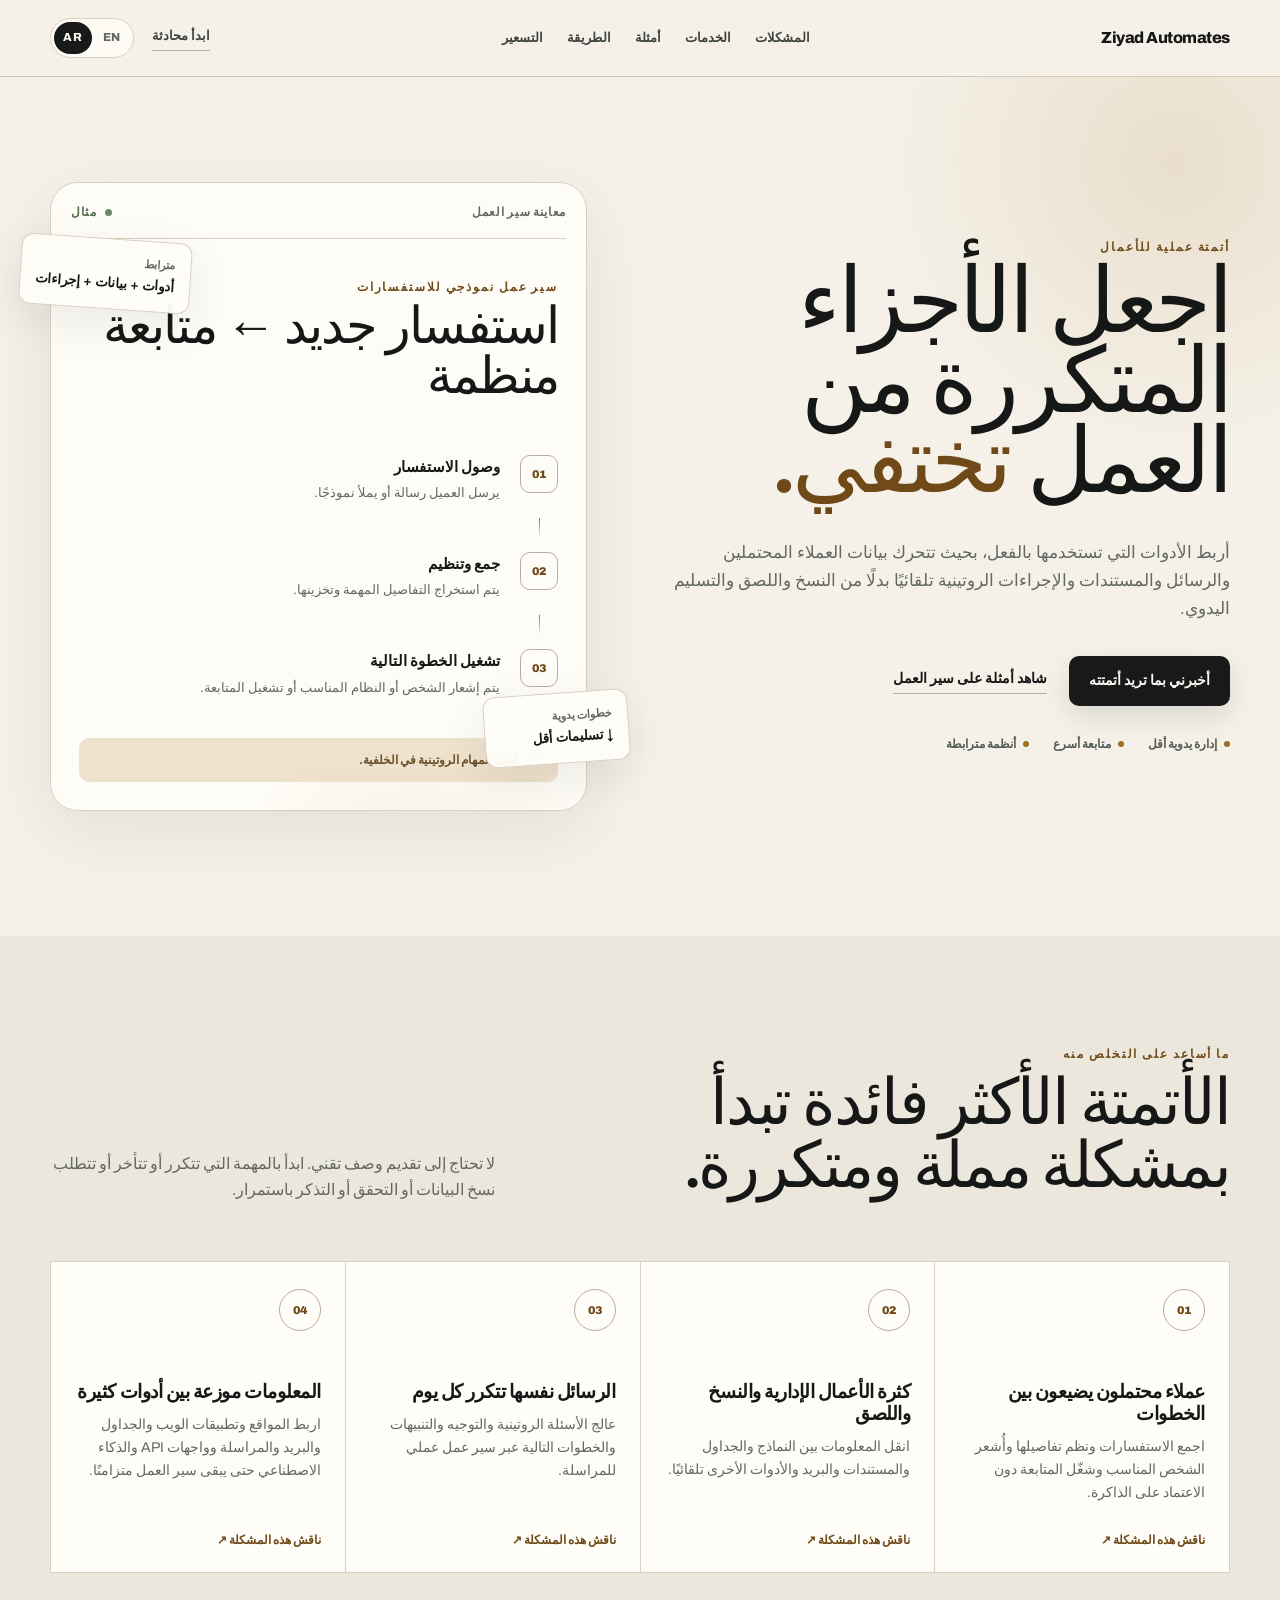
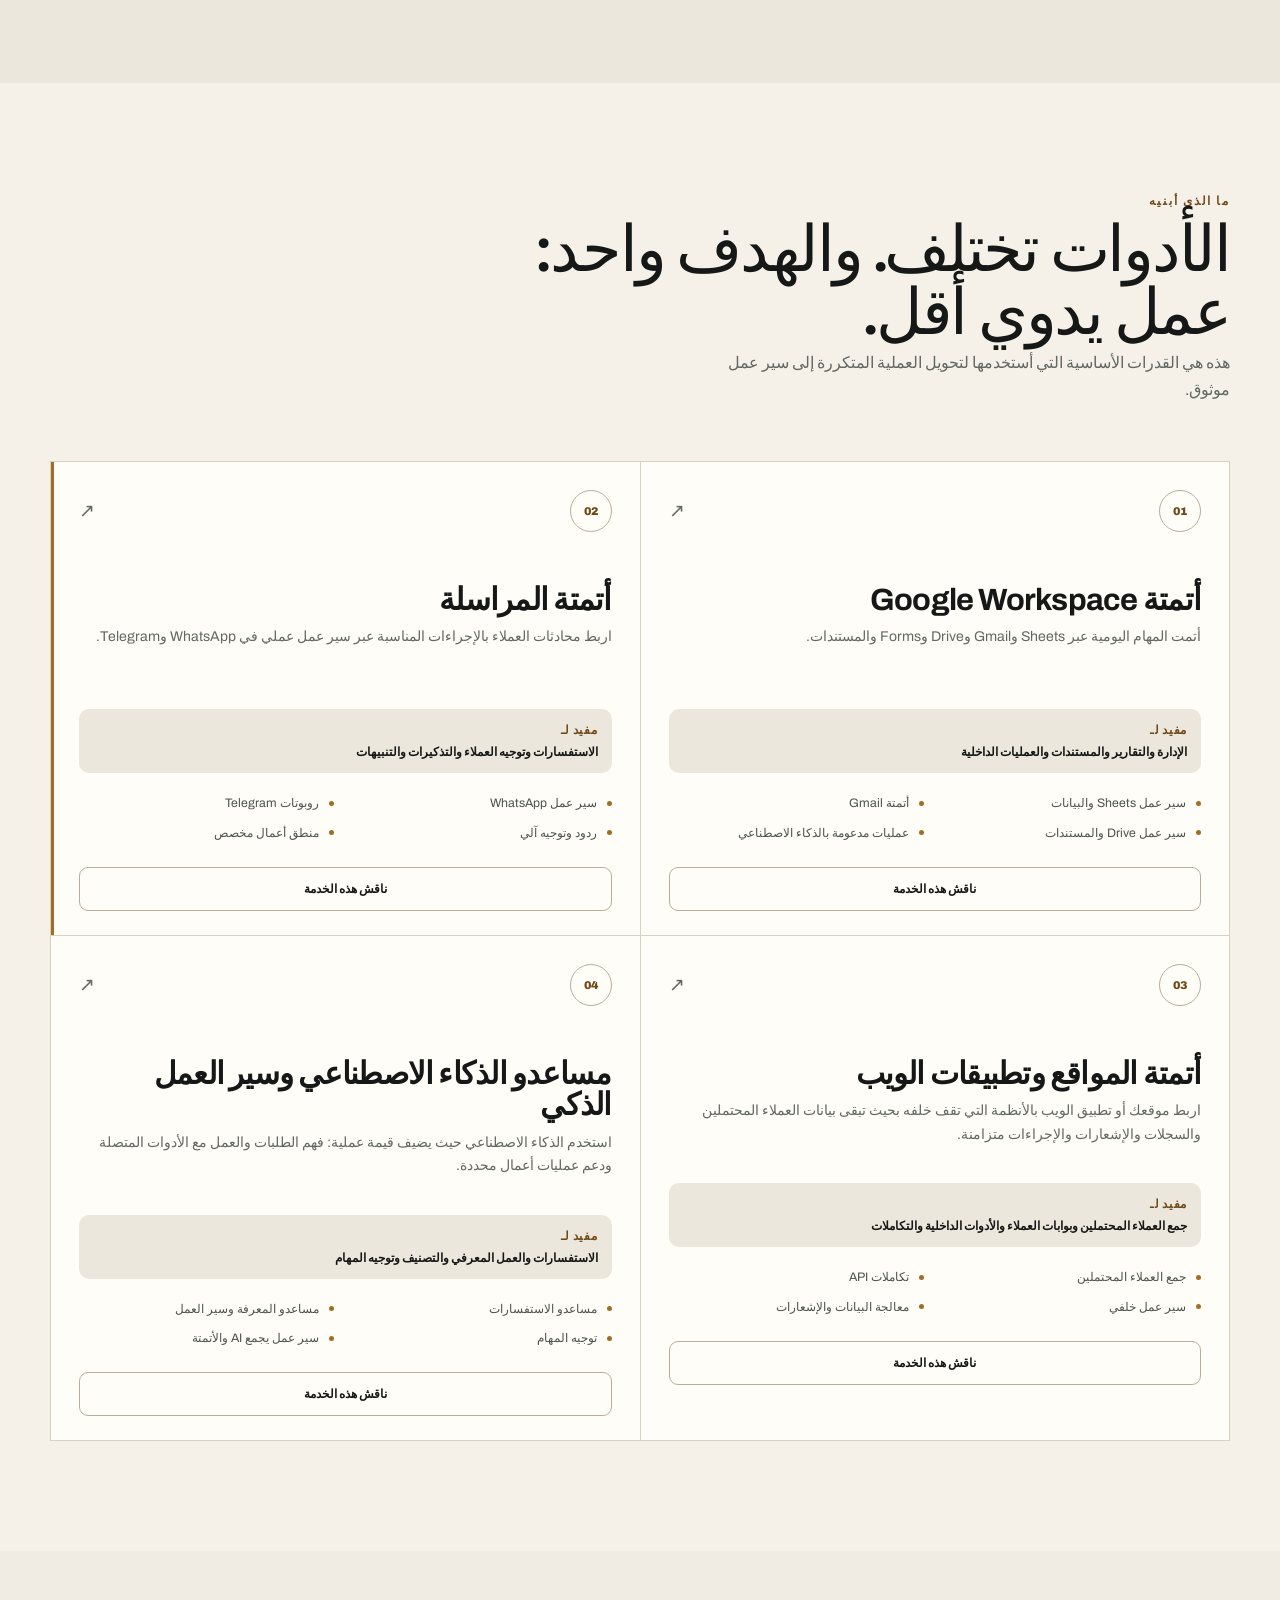
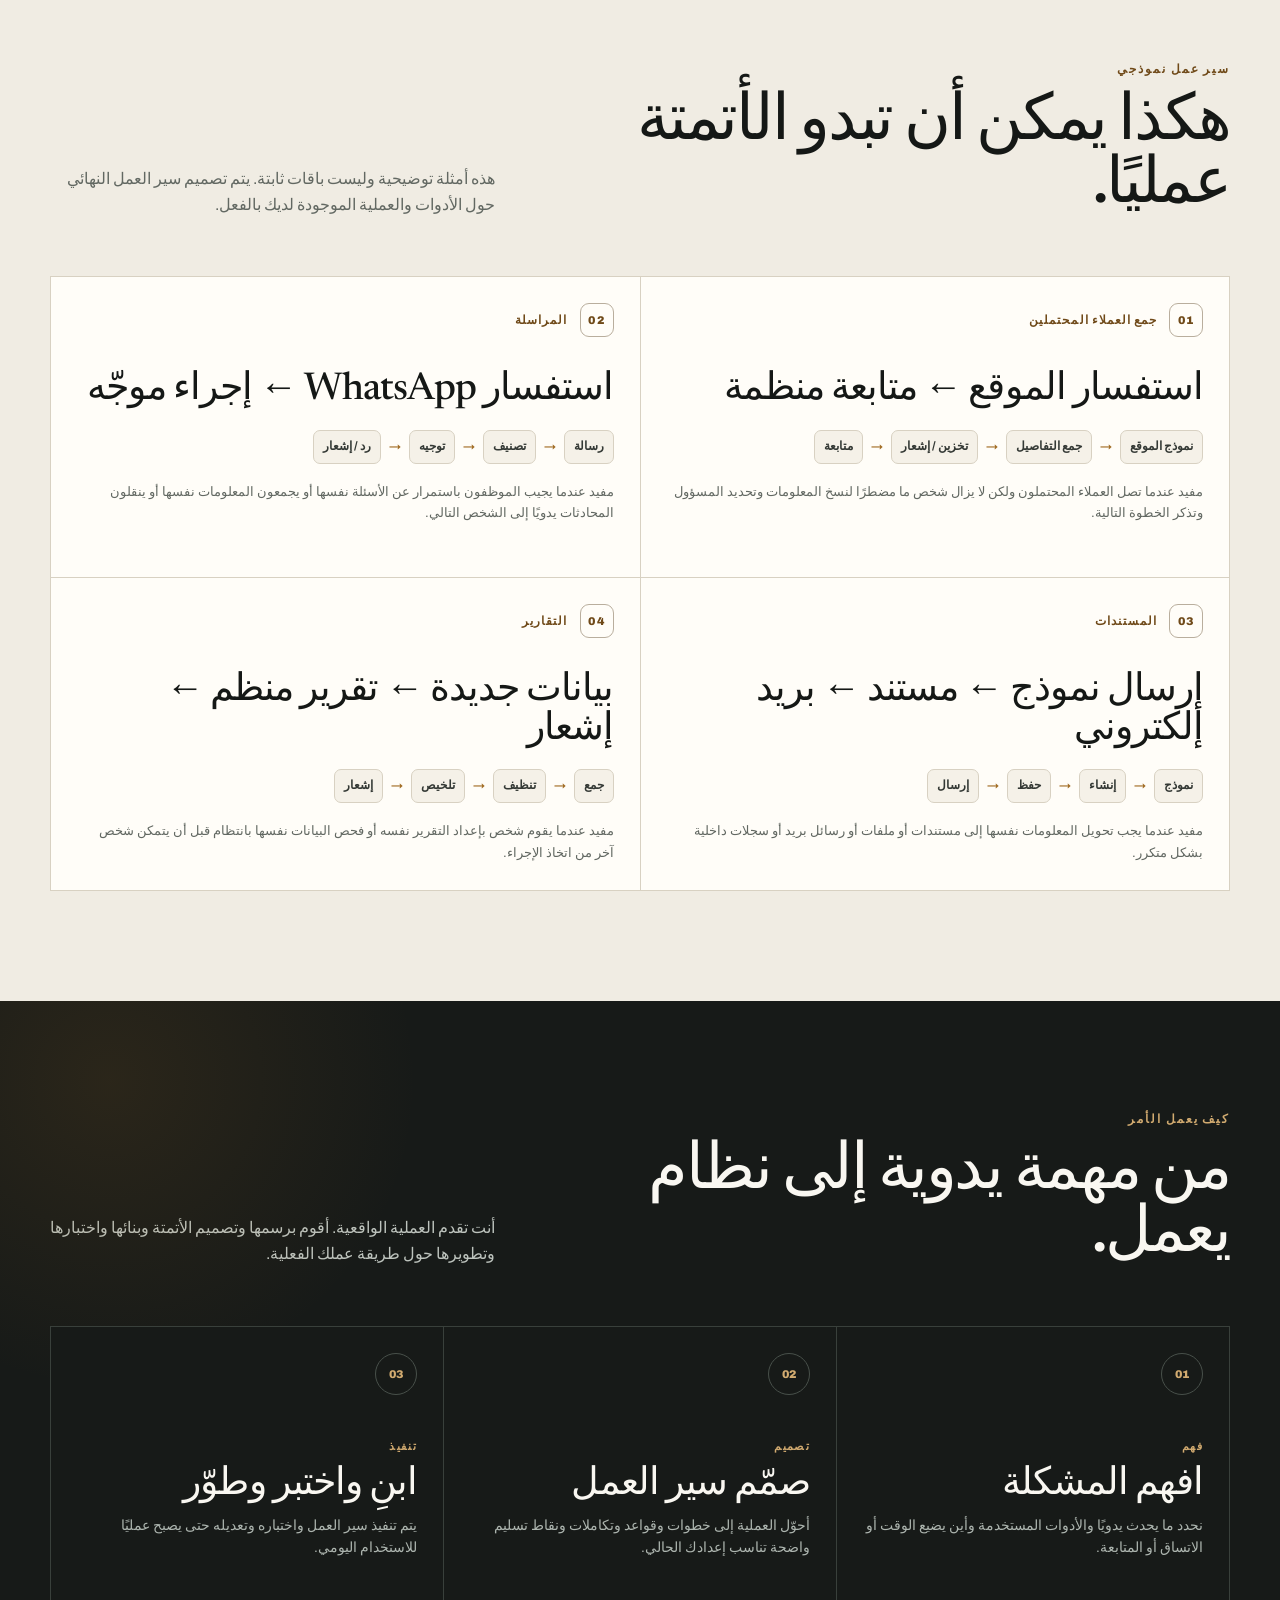
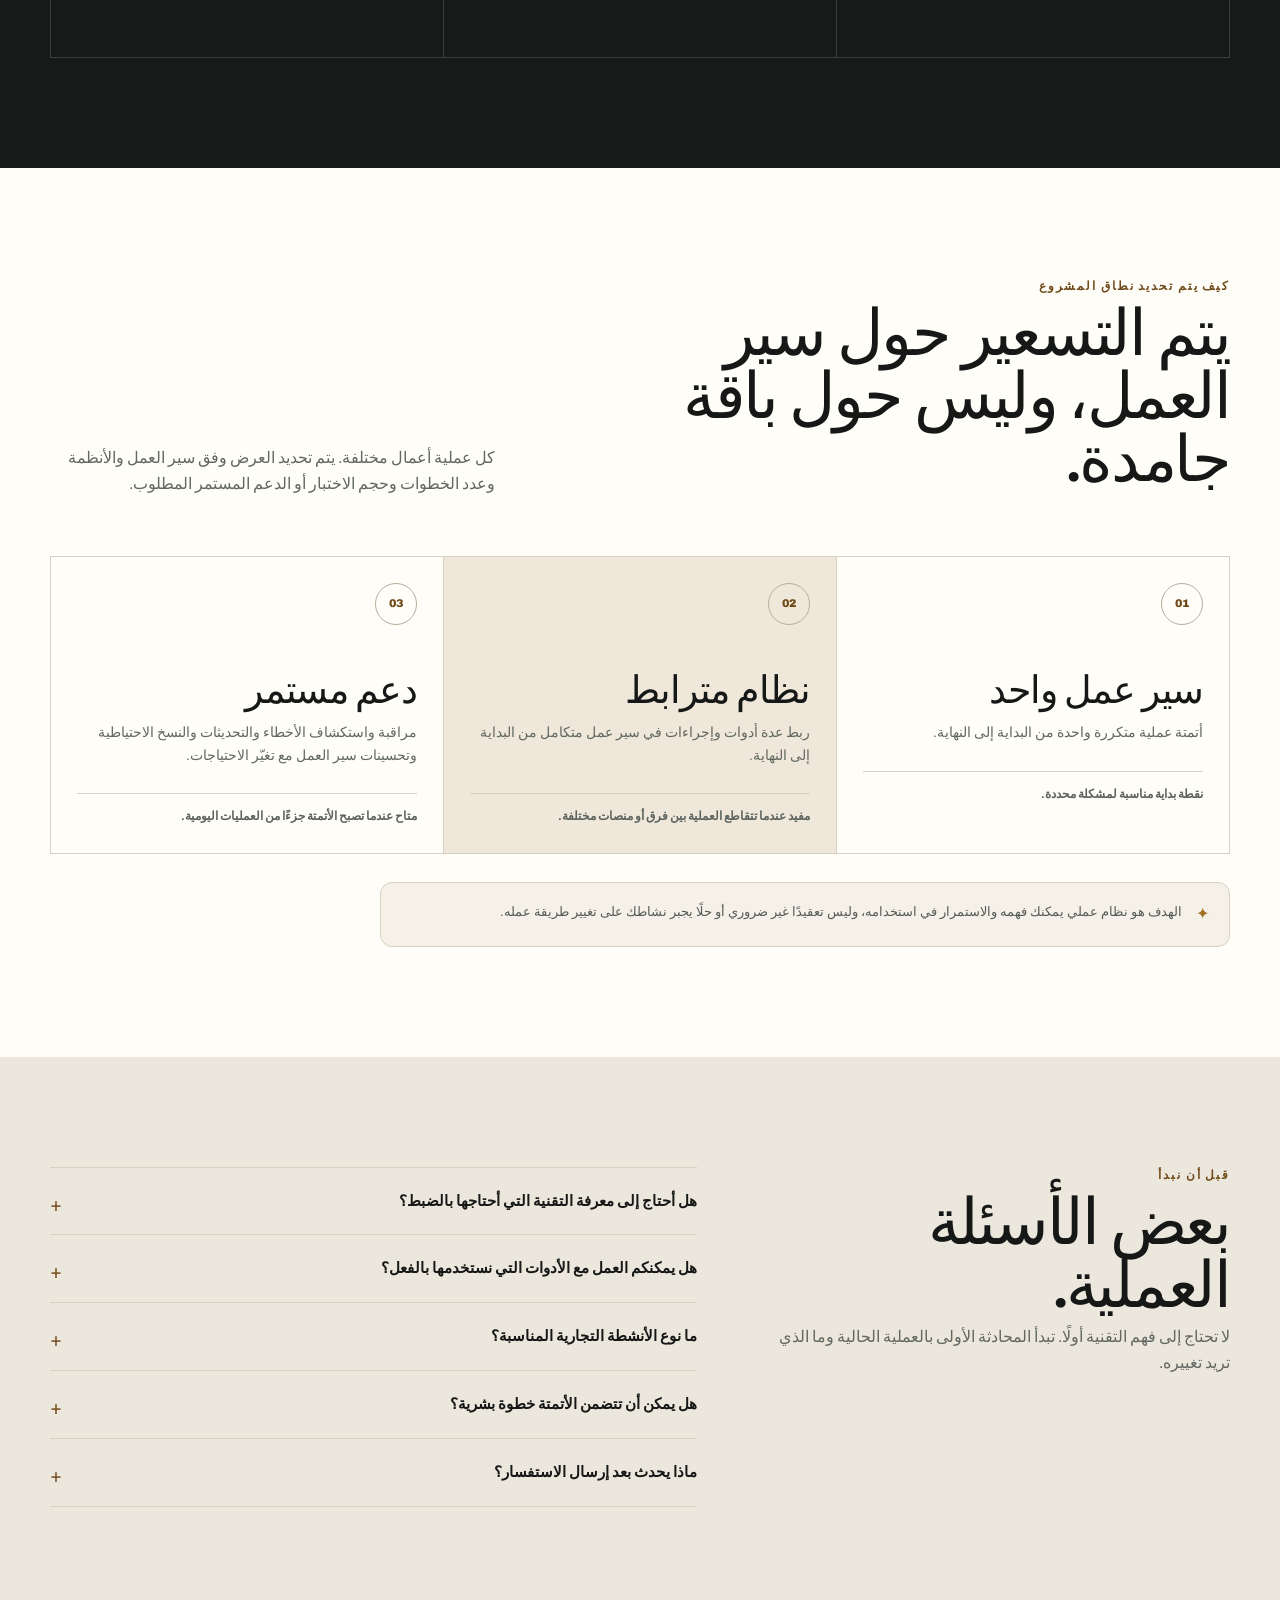
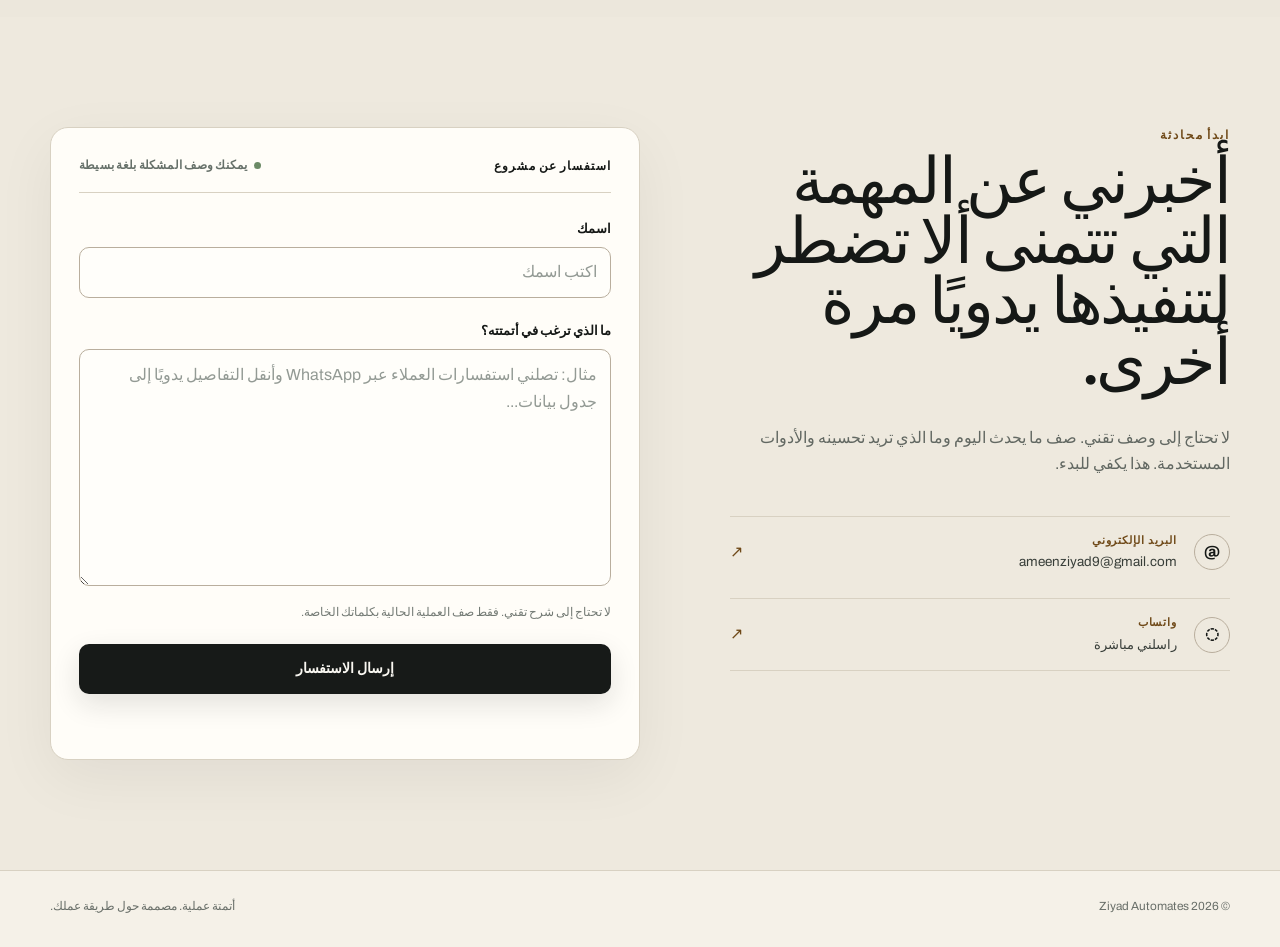
==== ar/index.html @ 29a54fac "Arabic file added" ====
<!DOCTYPE html>

<html dir="rtl" lang="ar">
<head>
<meta charset="utf-8"/>
<meta content="width=device-width, initial-scale=1.0" name="viewport"/>
<meta content="يبني Ziyad Automates حلول أتمتة عملية للأعمال تشمل العملاء المحتملين والإدارة والمراسلة والمواقع وGoogle Workspace وسير العمل المدعوم بالذكاء الاصطناعي." name="description"/>
<meta content="#f5f1e8" name="theme-color"/>



<title>Ziyad Automates | أتمتة عملية للأعمال</title>
<link href="https://fonts.googleapis.com" rel="preconnect"/>
<link crossorigin="" href="https://fonts.gstatic.com" rel="preconnect"/>
<link href="https://fonts.googleapis.com/css2?family=Archivo:wght@400;500;600;700;800&amp;family=Newsreader:opsz,wght@6..72,400;6..72,500;6..72,600;6..72,700&amp;display=swap" rel="stylesheet"/>
<link href="/style.css" rel="stylesheet"/>
<link href="https://ziyad-automates.com/ar/" rel="canonical"/><link href="https://ziyad-automates.com/" hreflang="en" rel="alternate"/><link href="https://ziyad-automates.com/ar/" hreflang="ar" rel="alternate"/><link href="https://ziyad-automates.com/" hreflang="x-default" rel="alternate"/><meta content="Ziyad Automates | أتمتة عملية للأعمال" property="og:title"/><meta content="يبني Ziyad Automates حلول أتمتة عملية للأعمال تشمل العملاء المحتملين والإدارة والمراسلة والمواقع وGoogle Workspace وسير العمل المدعوم بالذكاء الاصطناعي." property="og:description"/><meta content="website" property="og:type"/><meta content="https://ziyad-automates.com/ar/" property="og:url"/><meta content="ar_AR" property="og:locale"/><meta content="en_US" property="og:locale:alternate"/><meta content="Ziyad Automates" property="og:site_name"/><meta content="summary" name="twitter:card"/><meta content="Ziyad Automates | أتمتة عملية للأعمال" name="twitter:title"/><meta content="يبني Ziyad Automates حلول أتمتة عملية للأعمال تشمل العملاء المحتملين والإدارة والمراسلة والمواقع وGoogle Workspace وسير العمل المدعوم بالذكاء الاصطناعي." name="twitter:description"/><script type="application/ld+json">{"@context":"https://schema.org","@type":"WebSite","name":"Ziyad Automates","url":"https://ziyad-automates.com/ar/","inLanguage":"ar","description":"يبني Ziyad Automates حلول أتمتة عملية للأعمال تشمل العملاء المحتملين والإدارة والمراسلة والمواقع وGoogle Workspace وسير العمل المدعوم بالذكاء الاصطناعي."}</script></head>
<body dir="rtl">
<a class="skip-link" href="#main">انتقل إلى المحتوى</a>
<header class="site-header" id="top">
<div class="container header-inner">
<a aria-label="Ziyad Automates" class="brand" href="/ar/">Ziyad Automates</a>
<nav aria-label="التنقل الرئيسي" class="site-nav">
<a href="#problems">المشكلات</a>
<a href="#services">الخدمات</a>
<a href="#examples">أمثلة</a>
<a href="#process">الطريقة</a>
<a href="#pricing">التسعير</a>
</nav>
<div class="header-actions">
<a class="header-cta" href="#contact">ابدأ محادثة</a>
<div aria-label="اختيار اللغة" class="language-toggle"><a aria-label="English" class="language-button" href="/">EN</a><a aria-current="page" aria-label="العربية" class="language-button active" href="/ar/">AR</a></div>
</div>
</div>
</header>
<main id="main">
<section class="hero">
<div class="container hero-grid">
<div class="hero-copy">
<p class="eyebrow">أتمتة عملية للأعمال</p>
<h1>اجعل الأجزاء المتكررة من العمل <em>تختفي.</em></h1>
<p class="hero-text">أربط الأدوات التي تستخدمها بالفعل، بحيث تتحرك بيانات العملاء المحتملين والرسائل والمستندات والإجراءات الروتينية تلقائيًا بدلًا من النسخ واللصق والتسليم اليدوي.</p>
<div class="hero-actions">
<a class="button button-primary" href="#contact">أخبرني بما تريد أتمتته</a>
<a class="text-link" href="#examples">شاهد أمثلة على سير العمل</a>
</div>
<div aria-label="الفوائد" class="hero-points">
<span>إدارة يدوية أقل</span>
<span>متابعة أسرع</span>
<span>أنظمة مترابطة</span>
</div>
</div>
<div aria-label="مثال على سير عمل آلي" class="hero-visual">
<div class="workflow-window">
<div class="workflow-topbar">
<span class="workflow-label">معاينة سير العمل</span>
<span class="workflow-status"><span aria-hidden="true"></span><span>مثال</span></span>
</div>
<div class="workflow-heading">
<p class="eyebrow">سير عمل نموذجي للاستفسارات</p>
<h2>استفسار جديد ← متابعة منظمة</h2>
</div>
<div class="workflow-steps">
<article class="workflow-step">
<span class="step-number">01</span>
<div>
<h3>وصول الاستفسار</h3>
<p>يرسل العميل رسالة أو يملأ نموذجًا.</p>
</div>
</article>
<div aria-hidden="true" class="workflow-connector"></div>
<article class="workflow-step">
<span class="step-number">02</span>
<div>
<h3>جمع وتنظيم</h3>
<p>يتم استخراج التفاصيل المهمة وتخزينها.</p>
</div>
</article>
<div aria-hidden="true" class="workflow-connector"></div>
<article class="workflow-step">
<span class="step-number">03</span>
<div>
<h3>تشغيل الخطوة التالية</h3>
<p>يتم إشعار الشخص أو النظام المناسب أو تشغيل المتابعة.</p>
</div>
</article>
</div>
<div class="workflow-footer">
<span aria-hidden="true" class="workflow-line"></span>
<span>تُنجز المهام الروتينية في الخلفية.</span>
</div>
</div>
<div class="floating-card floating-card-one">
<span>خطوات يدوية</span>
<strong>↓ تسليمات أقل</strong>
</div>
<div class="floating-card floating-card-two">
<span>مترابط</span>
<strong>أدوات + بيانات + إجراءات</strong>
</div>
</div>
</div>
</section>
<section class="section section-soft" id="problems">
<div class="container">
<div class="section-heading section-heading-split">
<div>
<p class="eyebrow">ما أساعد على التخلص منه</p>
<h2>الأتمتة الأكثر فائدة تبدأ بمشكلة مملة ومتكررة.</h2>
</div>
<p>لا تحتاج إلى تقديم وصف تقني. ابدأ بالمهمة التي تتكرر أو تتأخر أو تتطلب نسخ البيانات أو التحقق أو التذكر باستمرار.</p>
</div>
<div class="problem-grid">
<article class="problem-card">
<span class="problem-index">01</span>
<h3>عملاء محتملون يضيعون بين الخطوات</h3>
<p>اجمع الاستفسارات ونظم تفاصيلها وأُشعر الشخص المناسب وشغّل المتابعة دون الاعتماد على الذاكرة.</p>
<button class="inline-cta" data-service="lead" type="button">ناقش هذه المشكلة ↗</button>
</article>
<article class="problem-card">
<span class="problem-index">02</span>
<h3>كثرة الأعمال الإدارية والنسخ واللصق</h3>
<p>انقل المعلومات بين النماذج والجداول والمستندات والبريد والأدوات الأخرى تلقائيًا.</p>
<button class="inline-cta" data-service="admin" type="button">ناقش هذه المشكلة ↗</button>
</article>
<article class="problem-card">
<span class="problem-index">03</span>
<h3>الرسائل نفسها تتكرر كل يوم</h3>
<p>عالج الأسئلة الروتينية والتوجيه والتنبيهات والخطوات التالية عبر سير عمل عملي للمراسلة.</p>
<button class="inline-cta" data-service="Messaging Automation" type="button">ناقش هذه المشكلة ↗</button>
</article>
<article class="problem-card">
<span class="problem-index">04</span>
<h3>المعلومات موزعة بين أدوات كثيرة</h3>
<p>اربط المواقع وتطبيقات الويب والجداول والبريد والمراسلة وواجهات API والذكاء الاصطناعي حتى يبقى سير العمل متزامنًا.</p>
<button class="inline-cta" data-service="systems" type="button">ناقش هذه المشكلة ↗</button>
</article>
</div>
</div>
</section>
<section class="section" id="services">
<div class="container">
<div class="section-heading">
<p class="eyebrow">ما الذي أبنيه</p>
<h2>الأدوات تختلف. والهدف واحد: عمل يدوي أقل.</h2>
<p>هذه هي القدرات الأساسية التي أستخدمها لتحويل العملية المتكررة إلى سير عمل موثوق.</p>
</div>
<div class="service-grid">
<article class="service-card">
<div class="service-topline"><span class="service-number">01</span><span aria-hidden="true" class="service-symbol">↗</span></div>
<h3>أتمتة Google Workspace</h3>
<p>أتمت المهام اليومية عبر Sheets وGmail وDrive وForms والمستندات.</p>
<div class="service-fit"><span>مفيد لـ</span><strong>الإدارة والتقارير والمستندات والعمليات الداخلية</strong></div>
<ul>
<li>سير عمل Sheets والبيانات</li>
<li>أتمتة Gmail</li>
<li>سير عمل Drive والمستندات</li>
<li>عمليات مدعومة بالذكاء الاصطناعي</li>
</ul>
<button class="service-cta" data-service="Google Workspace Automation" type="button">ناقش هذه الخدمة</button>
</article>
<article class="service-card service-card-accent">
<div class="service-topline"><span class="service-number">02</span><span aria-hidden="true" class="service-symbol">↗</span></div>
<h3>أتمتة المراسلة</h3>
<p>اربط محادثات العملاء بالإجراءات المناسبة عبر سير عمل عملي في WhatsApp وTelegram.</p>
<div class="service-fit"><span>مفيد لـ</span><strong>الاستفسارات وتوجيه العملاء والتذكيرات والتنبيهات</strong></div>
<ul>
<li>سير عمل WhatsApp</li>
<li>روبوتات Telegram</li>
<li>ردود وتوجيه آلي</li>
<li>منطق أعمال مخصص</li>
</ul>
<button class="service-cta" data-service="Messaging Automation" type="button">ناقش هذه الخدمة</button>
</article>
<article class="service-card">
<div class="service-topline"><span class="service-number">03</span><span aria-hidden="true" class="service-symbol">↗</span></div>
<h3>أتمتة المواقع وتطبيقات الويب</h3>
<p>اربط موقعك أو تطبيق الويب بالأنظمة التي تقف خلفه بحيث تبقى بيانات العملاء المحتملين والسجلات والإشعارات والإجراءات متزامنة.</p>
<div class="service-fit"><span>مفيد لـ</span><strong>جمع العملاء المحتملين وبوابات العملاء والأدوات الداخلية والتكاملات</strong></div>
<ul>
<li>جمع العملاء المحتملين</li>
<li>تكاملات API</li>
<li>سير عمل خلفي</li>
<li>معالجة البيانات والإشعارات</li>
</ul>
<button class="service-cta" data-service="Website &amp; Web App Automation" type="button">ناقش هذه الخدمة</button>
</article>
<article class="service-card">
<div class="service-topline"><span class="service-number">04</span><span aria-hidden="true" class="service-symbol">↗</span></div>
<h3>مساعدو الذكاء الاصطناعي وسير العمل الذكي</h3>
<p>استخدم الذكاء الاصطناعي حيث يضيف قيمة عملية: فهم الطلبات والعمل مع الأدوات المتصلة ودعم عمليات أعمال محددة.</p>
<div class="service-fit"><span>مفيد لـ</span><strong>الاستفسارات والعمل المعرفي والتصنيف وتوجيه المهام</strong></div>
<ul>
<li>مساعدو الاستفسارات</li>
<li>مساعدو المعرفة وسير العمل</li>
<li>توجيه المهام</li>
<li>سير عمل يجمع AI والأتمتة</li>
</ul>
<button class="service-cta" data-service="AI Assistants &amp; Smart Workflows" type="button">ناقش هذه الخدمة</button>
</article>
</div>
</div>
</section>
<section class="section examples-section" id="examples">
<div class="container">
<div class="section-heading section-heading-split">
<div>
<p class="eyebrow">سير عمل نموذجي</p>
<h2>هكذا يمكن أن تبدو الأتمتة عمليًا.</h2>
</div>
<p>هذه أمثلة توضيحية وليست باقات ثابتة. يتم تصميم سير العمل النهائي حول الأدوات والعملية الموجودة لديك بالفعل.</p>
</div>
<div class="examples-grid">
<article class="example-card">
<div class="example-heading"><span class="example-icon">01</span><span>جمع العملاء المحتملين</span></div>
<h3>استفسار الموقع ← متابعة منظمة</h3>
<div class="flow-list">
<span>نموذج الموقع</span><b>→</b><span>جمع التفاصيل</span><b>→</b><span>تخزين / إشعار</span><b>→</b><span>متابعة</span>
</div>
<p>مفيد عندما تصل العملاء المحتملون ولكن لا يزال شخص ما مضطرًا لنسخ المعلومات وتحديد المسؤول وتذكر الخطوة التالية.</p>
</article>
<article class="example-card">
<div class="example-heading"><span class="example-icon">02</span><span>المراسلة</span></div>
<h3>استفسار WhatsApp ← إجراء موجّه</h3>
<div class="flow-list">
<span>رسالة</span><b>→</b><span>تصنيف</span><b>→</b><span>توجيه</span><b>→</b><span>رد / إشعار</span>
</div>
<p>مفيد عندما يجيب الموظفون باستمرار عن الأسئلة نفسها أو يجمعون المعلومات نفسها أو ينقلون المحادثات يدويًا إلى الشخص التالي.</p>
</article>
<article class="example-card">
<div class="example-heading"><span class="example-icon">03</span><span>المستندات</span></div>
<h3>إرسال نموذج ← مستند ← بريد إلكتروني</h3>
<div class="flow-list">
<span>نموذج</span><b>→</b><span>إنشاء</span><b>→</b><span>حفظ</span><b>→</b><span>إرسال</span>
</div>
<p>مفيد عندما يجب تحويل المعلومات نفسها إلى مستندات أو ملفات أو رسائل بريد أو سجلات داخلية بشكل متكرر.</p>
</article>
<article class="example-card">
<div class="example-heading"><span class="example-icon">04</span><span>التقارير</span></div>
<h3>بيانات جديدة ← تقرير منظم ← إشعار</h3>
<div class="flow-list">
<span>جمع</span><b>→</b><span>تنظيف</span><b>→</b><span>تلخيص</span><b>→</b><span>إشعار</span>
</div>
<p>مفيد عندما يقوم شخص بإعداد التقرير نفسه أو فحص البيانات نفسها بانتظام قبل أن يتمكن شخص آخر من اتخاذ الإجراء.</p>
</article>
</div>
</div>
</section>
<section class="section section-dark process-section" id="process">
<div class="container">
<div class="section-heading dark-heading section-heading-split">
<div>
<p class="eyebrow">كيف يعمل الأمر</p>
<h2>من مهمة يدوية إلى نظام يعمل.</h2>
</div>
<p>أنت تقدم العملية الواقعية. أقوم برسمها وتصميم الأتمتة وبنائها واختبارها وتطويرها حول طريقة عملك الفعلية.</p>
</div>
<div class="process-grid">
<article class="process-step">
<span class="process-number">01</span>
<span class="process-tag">فهم</span>
<h3>افهم المشكلة</h3>
<p>نحدد ما يحدث يدويًا والأدوات المستخدمة وأين يضيع الوقت أو الاتساق أو المتابعة.</p>
</article>
<article class="process-step">
<span class="process-number">02</span>
<span class="process-tag">تصميم</span>
<h3>صمّم سير العمل</h3>
<p>أحوّل العملية إلى خطوات وقواعد وتكاملات ونقاط تسليم واضحة تناسب إعدادك الحالي.</p>
</article>
<article class="process-step">
<span class="process-number">03</span>
<span class="process-tag">تنفيذ</span>
<h3>ابنِ واختبر وطوّر</h3>
<p>يتم تنفيذ سير العمل واختباره وتعديله حتى يصبح عمليًا للاستخدام اليومي.</p>
</article>
</div>
</div>
</section>
<section class="section pricing-section" id="pricing">
<div class="container">
<div class="section-heading section-heading-split">
<div>
<p class="eyebrow">كيف يتم تحديد نطاق المشروع</p>
<h2>يتم التسعير حول سير العمل، وليس حول باقة جامدة.</h2>
</div>
<p>كل عملية أعمال مختلفة. يتم تحديد العرض وفق سير العمل والأنظمة وعدد الخطوات وحجم الاختبار أو الدعم المستمر المطلوب.</p>
</div>
<div class="engagement-grid">
<article class="engagement-card">
<span class="engagement-number">01</span>
<h3>سير عمل واحد</h3>
<p>أتمتة عملية متكررة واحدة من البداية إلى النهاية.</p>
<span class="engagement-use">نقطة بداية مناسبة لمشكلة محددة.</span>
</article>
<article class="engagement-card engagement-card-featured">
<span class="engagement-number">02</span>
<h3>نظام مترابط</h3>
<p>ربط عدة أدوات وإجراءات في سير عمل متكامل من البداية إلى النهاية.</p>
<span class="engagement-use">مفيد عندما تتقاطع العملية بين فرق أو منصات مختلفة.</span>
</article>
<article class="engagement-card">
<span class="engagement-number">03</span>
<h3>دعم مستمر</h3>
<p>مراقبة واستكشاف الأخطاء والتحديثات والنسخ الاحتياطية وتحسينات سير العمل مع تغيّر الاحتياجات.</p>
<span class="engagement-use">متاح عندما تصبح الأتمتة جزءًا من العمليات اليومية.</span>
</article>
</div>
<div class="pricing-note">
<span aria-hidden="true" class="note-mark">✦</span>
<p>الهدف هو نظام عملي يمكنك فهمه والاستمرار في استخدامه، وليس تعقيدًا غير ضروري أو حلًا يجبر نشاطك على تغيير طريقة عمله.</p>
</div>
</div>
</section>
<section class="section section-soft faq-section" id="faq">
<div class="container faq-layout">
<div class="section-heading">
<p class="eyebrow">قبل أن نبدأ</p>
<h2>بعض الأسئلة العملية.</h2>
<p>لا تحتاج إلى فهم التقنية أولًا. تبدأ المحادثة الأولى بالعملية الحالية وما الذي تريد تغييره.</p>
</div>
<div class="faq-list">
<details>
<summary>هل أحتاج إلى معرفة التقنية التي أحتاجها بالضبط؟</summary>
<p>لا. اشرح العملية الحالية والنتيجة التي تريدها، ومن هناك يمكن تحديد النهج التقني المناسب.</p>
</details>
<details>
<summary>هل يمكنكم العمل مع الأدوات التي نستخدمها بالفعل؟</summary>
<p>هذه هي نقطة البداية. الهدف عادةً هو ربط الأدوات الموجودة قبل إضافة برامج جديدة غير ضرورية.</p>
</details>
<details>
<summary>ما نوع الأنشطة التجارية المناسبة؟</summary>
<p>الأنشطة التي لديها أعمال إدارية متكررة أو استفسارات أو معالجة بيانات أو مستندات أو تقارير أو مراسلات مع العملاء تكون غالبًا مناسبة لأتمتة سير العمل.</p>
</details>
<details>
<summary>هل يمكن أن تتضمن الأتمتة خطوة بشرية؟</summary>
<p>نعم. ليست الأتمتة الجيدة مطالبة بإبعاد الأشخاص عن العملية. يمكنها تجهيز المعلومات وتوجيه العمل وطلب الموافقة وترك القرار النهائي للإنسان.</p>
</details>
<details>
<summary>ماذا يحدث بعد إرسال الاستفسار؟</summary>
<p>أراجع العملية التي وصفتها، وأوضح التفاصيل المهمة، ثم نستخدم هذه المحادثة لتحديد ما إذا كانت هناك أتمتة مناسبة للبناء.</p>
</details>
</div>
</div>
</section>
<section class="section contact-section" id="contact">
<div class="container contact-layout">
<div class="contact-intro">
<p class="eyebrow">ابدأ محادثة</p>
<h2>أخبرني عن المهمة التي تتمنى ألا تضطر لتنفيذها يدويًا مرة أخرى.</h2>
<p>لا تحتاج إلى وصف تقني. صف ما يحدث اليوم وما الذي تريد تحسينه والأدوات المستخدمة. هذا يكفي للبدء.</p>
<div class="contact-links">
<a class="contact-link" href="mailto:ameenziyad9@gmail.com">
<span aria-hidden="true" class="contact-icon">@</span>
<span class="contact-link-copy">
<span class="contact-label">البريد الإلكتروني</span>
<span>ameenziyad9@gmail.com</span>
</span>
<span aria-hidden="true" class="contact-link-arrow">↗</span>
</a>
<a aria-label="فتح واتساب" class="contact-link" href="https://wa.me/601153152511" rel="noopener noreferrer" target="_blank" title="واتساب">
<span aria-hidden="true" class="contact-icon whatsapp-mark">◌</span>
<span class="contact-link-copy">
<span class="contact-label">واتساب</span>
<span>راسلني مباشرة</span>
</span>
<span aria-hidden="true" class="contact-link-arrow">↗</span>
</a>
</div>
</div>
<div class="contact-card">
<div class="contact-card-top">
<span class="contact-card-label">استفسار عن مشروع</span>
<span class="contact-card-status"><span aria-hidden="true"></span><span>يمكنك وصف المشكلة بلغة بسيطة</span></span>
</div>
<form id="contactForm" novalidate="">
<div class="form-group">
<label for="name">اسمك</label>
<input autocomplete="name" id="name" maxlength="100" name="name" placeholder="اكتب اسمك" required="" type="text"/>
</div>
<div class="form-group">
<label for="message">ما الذي ترغب في أتمتته؟</label>
<textarea id="message" maxlength="5000" name="message" placeholder="مثال: تصلني استفسارات العملاء عبر WhatsApp وأنقل التفاصيل يدويًا إلى جدول بيانات..." required="" rows="8"></textarea>
<p class="field-hint">لا تحتاج إلى شرح تقني. فقط صف العملية الحالية بكلماتك الخاصة.</p>
</div>
<button class="button button-primary button-full" id="submitButton" type="submit">إرسال الاستفسار</button>
<p aria-live="polite" class="response-message" id="responseMessage"></p>
</form>
</div>
</div>
</section>
</main>
<footer class="site-footer">
<div class="container footer-inner">
<p>© <span id="currentYear"></span> <span>Ziyad Automates</span></p>
<p>أتمتة عملية. مصممة حول طريقة عملك.</p>
</div>
</footer>
<script defer="" src="/script.js"></script>
</body>
</html>
---- style.css ----
:root {
    --bg: #f5f1e8;
    --bg-soft: #ece7dc;
    --surface: #fffdf8;
    --ink: #151816;
    --muted: #626862;
    --line: #d8d1c2;
    --line-strong: #b9ae9d;
    --accent: #a26d25;
    --accent-dark: #6f4918;
    --accent-soft: #efe2cd;
    --dark: #171a18;
    --white: #f9f7f1;
    --radius-md: 18px;
    --radius-lg: 28px;
    --shadow: 0 20px 70px rgba(21, 24, 22, 0.08);
    --max: 1180px;
}

* { box-sizing: border-box; }
html { scroll-behavior: smooth; }
body {
    margin: 0;
    background: var(--bg);
    color: var(--ink);
    font-family: "Archivo", system-ui, -apple-system, BlinkMacSystemFont, "Segoe UI", sans-serif;
    font-size: 16px;
    line-height: 1.65;
    -webkit-font-smoothing: antialiased;
}
body[dir="rtl"] { font-family: "Archivo", "Segoe UI", Tahoma, sans-serif; }
::selection { background: var(--accent-soft); color: var(--ink); }
a { color: inherit; text-decoration: none; }
button, input, textarea { font: inherit; }
button { border: 0; }

.container { width: min(calc(100% - 40px), var(--max)); margin: 0 auto; }
.section { padding: 110px 0; }
.section-soft { background: var(--bg-soft); }
.section-dark { background: var(--dark); color: var(--white); }

.skip-link {
    position: fixed; left: 16px; top: 16px; z-index: 1000;
    padding: 10px 14px; border-radius: 8px; background: var(--dark); color: var(--white);
    transform: translateY(-180%); transition: transform 0.2s ease;
}
.skip-link:focus { transform: translateY(0); }

.eyebrow {
    margin: 0 0 15px; color: var(--accent-dark); font-size: 0.74rem; font-weight: 800;
    letter-spacing: 0.16em; line-height: 1.4; text-transform: uppercase;
}
.section-dark .eyebrow, .dark-heading .eyebrow { color: #d2ab70; }

.section-heading { max-width: 780px; margin-bottom: 58px; }
.section-heading-split {
    max-width: none; display: grid; grid-template-columns: minmax(0, 1fr) minmax(280px, 0.68fr);
    gap: 80px; align-items: end;
}
.section-heading h2, .contact-intro h2, .hero h1 {
    margin: 0; font-family: "Newsreader", Georgia, serif; font-weight: 500; letter-spacing: -0.035em;
}
.section-heading h2 { max-width: 790px; font-size: clamp(2.4rem, 5vw, 4.8rem); line-height: 0.98; }
.section-heading > p:last-child, .section-heading-split > p {
    margin: 0; max-width: 520px; color: var(--muted);
}
.dark-heading > p:last-child, .dark-heading p { color: #bdc3bd; }

.site-header {
    position: sticky; top: 0; z-index: 50; border-bottom: 1px solid rgba(185, 174, 157, 0.6);
    background: rgba(245, 241, 232, 0.88); backdrop-filter: blur(16px);
}
.header-inner {
    min-height: 76px; display: grid; grid-template-columns: auto 1fr auto; align-items: center; gap: 28px;
}
.brand { font-weight: 800; letter-spacing: -0.03em; white-space: nowrap; }
.site-nav { justify-self: center; display: flex; align-items: center; gap: 24px; }
.site-nav a, .header-cta { color: #3d433f; font-size: 0.84rem; font-weight: 700; }
.site-nav a:hover, .site-nav a:focus-visible, .header-cta:hover, .header-cta:focus-visible { color: var(--accent-dark); }
.header-actions { display: flex; align-items: center; justify-content: flex-end; gap: 18px; }
.header-cta { border-bottom: 1px solid var(--line-strong); padding-bottom: 2px; }
.language-toggle {
    display: inline-flex; align-items: center; gap: 2px; padding: 3px; border: 1px solid var(--line);
    border-radius: 999px; background: rgba(255, 253, 248, 0.78);
}
.language-button {
    display: inline-flex; align-items: center; justify-content: center; min-width: 34px; padding: 6px 9px; border-radius: 999px; background: transparent; color: var(--muted);
    cursor: pointer; font-size: 0.73rem; font-weight: 800; letter-spacing: 0.07em;
}
.language-button:hover, .language-button:focus-visible { color: var(--ink); }
.language-button.active { background: var(--dark); color: var(--white); }

.hero { position: relative; overflow: clip; padding: 105px 0 125px; }
.hero::before {
    content: ""; position: absolute; width: 650px; height: 650px; top: -240px; right: -220px; border-radius: 50%;
    background: radial-gradient(circle, rgba(162, 109, 37, 0.14), transparent 65%); pointer-events: none;
}
.hero-grid {
    position: relative; display: grid; grid-template-columns: minmax(0, 0.96fr) minmax(440px, 0.9fr); gap: 70px; align-items: center;
}
.hero-copy { padding: 25px 0; }
.hero h1 { max-width: 700px; font-size: clamp(3.6rem, 7.1vw, 7.4rem); line-height: 0.88; }
.hero h1 em { color: var(--accent-dark); font-style: normal; }
.hero-text { max-width: 660px; margin: 28px 0 0; color: var(--muted); font-size: 1.06rem; }
.hero-actions { display: flex; align-items: center; gap: 22px; margin-top: 33px; }
.button {
    display: inline-flex; align-items: center; justify-content: center; min-height: 50px; padding: 12px 20px;
    border-radius: 10px; cursor: pointer; font-size: 0.9rem; font-weight: 800;
    transition: transform 0.2s ease, box-shadow 0.2s ease, background 0.2s ease;
}
.button:hover, .button:focus-visible { transform: translateY(-2px); }
.button-primary { background: var(--dark); color: var(--white); box-shadow: 0 10px 28px rgba(21, 24, 22, 0.12); }
.button-primary:hover, .button-primary:focus-visible { background: #242a26; box-shadow: 0 14px 36px rgba(21, 24, 22, 0.16); }
.text-link { font-size: 0.9rem; font-weight: 800; border-bottom: 1px solid var(--line-strong); padding-bottom: 3px; }
.hero-points {
    display: flex; flex-wrap: wrap; gap: 9px 24px; margin-top: 28px; color: #555b56; font-size: 0.78rem; font-weight: 700;
}
.hero-points span { display: inline-flex; align-items: center; gap: 7px; }
.hero-points span::before { content: ""; width: 6px; height: 6px; border-radius: 50%; background: var(--accent); }

.hero-visual { position: relative; min-height: 555px; display: flex; align-items: center; }
.workflow-window {
    position: relative; width: 100%; padding: 20px; border: 1px solid var(--line); border-radius: var(--radius-lg);
    background: rgba(255, 253, 248, 0.92); box-shadow: var(--shadow); overflow: hidden;
}
.workflow-window::after {
    content: ""; position: absolute; inset: auto -15% -38% 22%; height: 280px;
    background: radial-gradient(circle, rgba(162, 109, 37, 0.1), transparent 68%); pointer-events: none;
}
.workflow-topbar { display: flex; align-items: center; justify-content: space-between; padding-bottom: 16px; border-bottom: 1px solid var(--line); }
.workflow-label, .workflow-status, .contact-card-status, .service-fit span {
    font-size: 0.72rem; font-weight: 800; letter-spacing: 0.06em; text-transform: uppercase;
}
.workflow-label { color: var(--muted); }
.workflow-status { display: inline-flex; gap: 8px; align-items: center; color: #4f6c4b; }
.workflow-status span:first-child, .contact-card-status span:first-child {
    width: 7px; height: 7px; border-radius: 50%; background: #6b8a66;
}
.workflow-heading { padding: 40px 8px 26px; }
.workflow-heading .eyebrow { margin-bottom: 10px; }
.workflow-heading h2 {
    margin: 0; max-width: 580px; font-family: "Newsreader", Georgia, serif; font-size: clamp(2.2rem, 4vw, 4rem);
    font-weight: 500; line-height: 0.98; letter-spacing: -0.035em;
}
.workflow-steps { position: relative; padding: 6px 8px 14px; }
.workflow-step { display: grid; grid-template-columns: 42px 1fr; gap: 16px; align-items: start; padding: 17px 0; }
.step-number {
    display: grid; width: 38px; height: 38px; place-items: center; border: 1px solid var(--line-strong); border-radius: 10px;
    color: var(--accent-dark); font-size: 0.7rem; font-weight: 900;
}
.workflow-step h3 { margin: 0; font-size: 0.95rem; }
.workflow-step p { margin: 2px 0 0; color: var(--muted); font-size: 0.84rem; }
.workflow-connector { width: 1px; height: 20px; margin: -3px 0 -3px 18px; background: linear-gradient(var(--accent), transparent); }
.workflow-footer {
    display: flex; align-items: center; gap: 10px; margin: 8px; padding: 12px 14px; border-radius: 10px;
    background: var(--accent-soft); color: #6d512b; font-size: 0.78rem; font-weight: 700;
}
.workflow-line { width: 18px; height: 1px; background: var(--accent); }
.floating-card {
    position: absolute; z-index: 2; min-width: 145px; padding: 13px 15px; border: 1px solid var(--line); border-radius: 12px;
    background: rgba(255, 253, 248, 0.96); box-shadow: 0 14px 45px rgba(21, 24, 22, 0.08);
}
.floating-card span, .floating-card strong { display: block; }
.floating-card span { color: var(--muted); font-size: 0.7rem; font-weight: 700; }
.floating-card strong { margin-top: 2px; font-size: 0.84rem; }
.floating-card-one { left: -42px; bottom: 48px; transform: rotate(-4deg); }
.floating-card-two { right: -30px; top: 56px; transform: rotate(4deg); }

.problem-grid, .service-grid, .examples-grid, .engagement-grid {
    display: grid; gap: 1px; border: 1px solid var(--line); background: var(--line);
}
.problem-grid { grid-template-columns: repeat(4, minmax(0, 1fr)); }
.problem-card, .service-card, .example-card, .engagement-card { background: var(--surface); }
.problem-card { min-height: 310px; padding: 27px 24px 22px; display: flex; flex-direction: column; }
.problem-index, .example-icon, .service-number, .engagement-number, .process-number {
    display: inline-flex; width: 42px; height: 42px; align-items: center; justify-content: center;
    border: 1px solid var(--line-strong); border-radius: 50%; color: var(--accent-dark); font-size: 0.7rem; font-weight: 900;
}
.problem-card h3, .service-card h3, .example-card h3, .engagement-card h3, .process-step h3 { letter-spacing: -0.025em; }
.problem-card h3 { margin: 50px 0 10px; font-size: 1.18rem; line-height: 1.15; }
.problem-card p, .service-card p, .example-card p, .engagement-card p, .process-step p, .faq-list p { color: var(--muted); }
.problem-card p { margin: 0; font-size: 0.88rem; }
.inline-cta, .service-cta {
    margin-top: auto; align-self: flex-start; padding: 0; background: transparent; color: var(--accent-dark); cursor: pointer;
    font-size: 0.78rem; font-weight: 800;
}
.inline-cta:hover, .inline-cta:focus-visible, .service-cta:hover, .service-cta:focus-visible { color: var(--accent); }
.service-grid { grid-template-columns: repeat(2, minmax(0, 1fr)); }
.service-card { position: relative; min-height: 455px; padding: 28px 28px 24px; }
.service-card::before {
    content: ""; position: absolute; inset: 0 auto 0 0; width: 3px; background: transparent; transition: background 0.2s ease;
}
.service-card:hover::before, .service-card-accent::before { background: var(--accent); }
.service-topline { display: flex; justify-content: space-between; align-items: center; }
.service-symbol { color: var(--muted); font-size: 1.2rem; }
.service-card h3 { max-width: 470px; margin: 52px 0 10px; font-size: clamp(1.45rem, 2.4vw, 2.05rem); line-height: 1.02; }
.service-card > p { min-height: 64px; margin: 0; font-size: 0.88rem; }
.service-fit { display: grid; gap: 4px; min-height: 64px; margin-top: 20px; padding: 12px 14px; border-radius: 10px; background: var(--bg-soft); }
.service-fit span { color: var(--accent-dark); }
.service-fit strong { font-size: 0.78rem; line-height: 1.35; }
.service-card ul { display: grid; grid-template-columns: repeat(2, minmax(0, 1fr)); gap: 9px 22px; margin: 20px 0 0; padding: 0; list-style: none; }
.service-card li { position: relative; padding-left: 15px; color: #4d534e; font-size: 0.77rem; }
.service-card li::before { content: ""; position: absolute; top: 0.62em; left: 0; width: 5px; height: 5px; border-radius: 50%; background: var(--accent); }
.service-cta { width: 100%; min-height: 44px; margin-top: 24px; padding: 9px 12px; border: 1px solid var(--line-strong); border-radius: 9px; color: var(--ink); }

.examples-section { background: #f0ece3; }
.examples-grid { grid-template-columns: repeat(2, minmax(0, 1fr)); }
.example-card { min-height: 300px; padding: 26px; }
.example-heading { display: flex; align-items: center; gap: 12px; color: var(--accent-dark); font-size: 0.72rem; font-weight: 900; letter-spacing: 0.09em; text-transform: uppercase; }
.example-icon { flex: 0 0 auto; width: 34px; height: 34px; border-radius: 9px; }
.example-card h3 { margin: 34px 0 20px; max-width: 560px; font-family: "Newsreader", Georgia, serif; font-size: clamp(1.75rem, 3vw, 2.55rem); font-weight: 500; line-height: 1; }
.flow-list { display: flex; flex-wrap: wrap; align-items: center; gap: 8px; margin-bottom: 17px; color: #343935; font-size: 0.75rem; font-weight: 800; }
.flow-list span { padding: 6px 9px; border: 1px solid var(--line); border-radius: 7px; background: var(--bg); }
.flow-list b { color: var(--accent); }
.example-card p { margin: 0; font-size: 0.83rem; }

.process-section { position: relative; overflow: hidden; }
.process-section::before {
    content: ""; position: absolute; width: 620px; height: 620px; top: -230px; left: -200px; border-radius: 50%;
    background: radial-gradient(circle, rgba(162, 109, 37, 0.14), transparent 70%); pointer-events: none;
}
.process-grid { position: relative; display: grid; grid-template-columns: repeat(3, minmax(0, 1fr)); gap: 1px; border: 1px solid #39403b; background: #39403b; }
.process-step { min-height: 330px; padding: 26px; background: var(--dark); }
.process-step .process-number { border-color: #48504a; color: #d2ab70; }
.process-tag { display: block; margin-top: 42px; color: #d2ab70; font-size: 0.7rem; font-weight: 900; letter-spacing: 0.12em; text-transform: uppercase; }
.process-step h3 { margin: 11px 0 10px; font-family: "Newsreader", Georgia, serif; font-size: clamp(1.7rem, 3vw, 2.5rem); font-weight: 500; line-height: 1; }
.process-step p { margin: 0; color: #adb5af; font-size: 0.86rem; }

.pricing-section { background: var(--surface); }
.engagement-grid { grid-template-columns: repeat(3, minmax(0, 1fr)); }
.engagement-card { min-height: 275px; padding: 26px; }
.engagement-card-featured { background: #eee7da; }
.engagement-card h3 { margin: 50px 0 9px; font-family: "Newsreader", Georgia, serif; font-size: clamp(1.7rem, 3vw, 2.4rem); font-weight: 500; line-height: 1; }
.engagement-card p { margin: 0; font-size: 0.86rem; }
.engagement-use { display: block; margin-top: 26px; padding-top: 13px; border-top: 1px solid var(--line); color: #5d635f; font-size: 0.75rem; font-weight: 700; }
.pricing-note { display: grid; grid-template-columns: auto 1fr; gap: 14px; align-items: start; max-width: 850px; margin-top: 28px; padding: 18px 20px; border: 1px solid var(--line); border-radius: 12px; background: var(--bg); }
.note-mark { color: var(--accent); }
.pricing-note p { margin: 0; color: #555b56; font-size: 0.82rem; }

.faq-layout { display: grid; grid-template-columns: minmax(0, 0.7fr) minmax(0, 1fr); gap: 80px; align-items: start; }
.faq-list { border-top: 1px solid var(--line); }
.faq-list details { border-bottom: 1px solid var(--line); }
.faq-list summary { position: relative; padding: 21px 34px 21px 0; cursor: pointer; list-style: none; font-size: 0.94rem; font-weight: 800; }
.faq-list summary::-webkit-details-marker { display: none; }
.faq-list summary::after { content: "+"; position: absolute; right: 0; color: var(--accent-dark); font-size: 1.2rem; font-weight: 400; }
.faq-list details[open] summary::after { content: "−"; }
.faq-list p { margin: -4px 0 20px; padding-right: 22px; font-size: 0.84rem; }

.contact-section { background: #eee9de; }
.contact-layout { display: grid; grid-template-columns: minmax(0, 0.78fr) minmax(420px, 0.92fr); gap: 90px; align-items: start; }
.contact-intro h2 { max-width: 680px; font-size: clamp(2.8rem, 5vw, 5rem); line-height: 0.94; }
.contact-intro > p:not(.eyebrow) { max-width: 600px; margin: 26px 0 0; color: var(--muted); }
.contact-links { display: grid; gap: 11px; margin-top: 38px; max-width: 560px; }
.contact-link { display: grid; grid-template-columns: 40px 1fr auto; gap: 13px; align-items: center; padding: 14px 0; border-top: 1px solid var(--line); }
.contact-link:last-child { border-bottom: 1px solid var(--line); }
.contact-icon { display: grid; width: 36px; height: 36px; place-items: center; border: 1px solid var(--line-strong); border-radius: 50%; font-weight: 800; }
.contact-label, .contact-link-copy span:last-child { display: block; }
.contact-label { color: var(--accent-dark); font-size: 0.7rem; font-weight: 900; letter-spacing: 0.08em; text-transform: uppercase; }
.contact-link-copy span:last-child { margin-top: 2px; color: #383e39; font-size: 0.84rem; }
.contact-link-arrow { color: var(--accent-dark); }
.contact-card { padding: 28px; border: 1px solid var(--line); border-radius: var(--radius-md); background: var(--surface); box-shadow: 0 18px 60px rgba(21, 24, 22, 0.06); }
.contact-card-top { display: flex; align-items: center; justify-content: space-between; gap: 16px; padding-bottom: 16px; margin-bottom: 25px; border-bottom: 1px solid var(--line); }
.contact-card-label { font-size: 0.76rem; font-weight: 900; letter-spacing: 0.08em; text-transform: uppercase; }
.contact-card-status { display: inline-flex; align-items: center; gap: 7px; color: #667069; letter-spacing: 0.02em; }
.form-group { margin-bottom: 22px; }
.form-group label { display: block; margin-bottom: 8px; font-size: 0.82rem; font-weight: 800; }
.form-group input, .form-group textarea { width: 100%; border: 1px solid var(--line-strong); border-radius: 10px; background: #fffefa; color: var(--ink); outline: 0; transition: border-color 0.2s ease, box-shadow 0.2s ease; }
.form-group input { min-height: 50px; padding: 11px 13px; }
.form-group textarea { min-height: 200px; padding: 12px 13px; resize: vertical; }
.form-group input::placeholder, .form-group textarea::placeholder { color: #939a94; }
.form-group input:focus, .form-group textarea:focus { border-color: var(--accent); box-shadow: 0 0 0 4px rgba(162, 109, 37, 0.1); }
.field-hint { margin: 8px 0 0; color: #737a74; font-size: 0.72rem; }
.button-full { width: 100%; }
.button:disabled { cursor: wait; opacity: 0.6; transform: none; }
.response-message { min-height: 24px; margin: 13px 0 0; color: var(--accent-dark); font-size: 0.78rem; font-weight: 700; }
.site-footer { border-top: 1px solid var(--line); background: var(--bg); }
.footer-inner { display: flex; justify-content: space-between; gap: 30px; padding: 26px 0 31px; color: #696f69; font-size: 0.74rem; }
.footer-inner p { margin: 0; }

[dir="rtl"] .faq-list summary { padding-right: 0; padding-left: 34px; }
[dir="rtl"] .faq-list summary::after { right: auto; left: 0; }
[dir="rtl"] .service-card li { padding-left: 0; padding-right: 15px; }
[dir="rtl"] .service-card li::before { left: auto; right: 0; }
[dir="rtl"] .floating-card-one { left: auto; right: -42px; }
[dir="rtl"] .floating-card-two { right: auto; left: -30px; }
[dir="rtl"] .workflow-connector { margin-left: 0; margin-right: 18px; }
[dir="rtl"] .pricing-note, [dir="rtl"] .contact-link, [dir="rtl"] .workflow-step, [dir="rtl"] .hero-points span { text-align: right; }

:focus-visible { outline: 3px solid rgba(162, 109, 37, 0.45); outline-offset: 3px; }

@media (max-width: 1100px) {
    .site-nav { gap: 16px; }
    .header-inner { gap: 18px; }
    .hero-grid { grid-template-columns: 1fr; gap: 55px; }
    .hero-copy { max-width: 820px; }
    .hero-visual { max-width: 780px; }
    .problem-grid { grid-template-columns: repeat(2, minmax(0, 1fr)); }
    .service-card, .example-card { min-height: 420px; }
    .contact-layout, .faq-layout { gap: 60px; }
}

@media (max-width: 900px) {
    .header-inner { grid-template-columns: auto 1fr auto; grid-template-rows: auto auto; }
    .site-nav {
        grid-column: 1 / -1;
        grid-row: 2;
        width: 100%;
        justify-self: stretch;
        justify-content: flex-start;
        overflow-x: auto;
        gap: 20px;
        padding: 0 0 12px;
        scrollbar-width: none;
    }
    .site-nav::-webkit-scrollbar { display: none; }
    .header-actions { justify-self: end; grid-column: 3; grid-row: 1; }
    .section-heading-split, .faq-layout, .contact-layout { grid-template-columns: 1fr; }
    .section-heading-split { gap: 28px; }
    .service-grid, .examples-grid, .engagement-grid { grid-template-columns: 1fr; }
    .service-card, .example-card, .engagement-card { min-height: auto; }
    .service-card > p { min-height: auto; }
    .process-grid { grid-template-columns: 1fr; }
    .process-step { min-height: 260px; }
    .contact-card { max-width: 760px; }
}

@media (max-width: 640px) {
    .container { width: min(calc(100% - 28px), var(--max)); }
    .section { padding: 78px 0; }
    .header-inner { min-height: 68px; }
    .header-cta { display: none; }
    .hero { padding: 75px 0 85px; }
    .hero h1 { font-size: clamp(3rem, 16vw, 5.2rem); }
    .hero-text { font-size: 0.98rem; }
    .hero-actions { flex-direction: column; align-items: stretch; }
    .hero-actions .text-link { align-self: flex-start; }
    .hero-visual { min-height: 0; padding: 12px 0 38px; }
    .floating-card { display: none; }
    .workflow-window { padding: 16px; border-radius: 18px; }
    .workflow-heading { padding: 30px 4px 18px; }
    .workflow-heading h2 { font-size: 2.05rem; }
    .workflow-step { gap: 12px; }
    .problem-grid { grid-template-columns: 1fr; }
    .problem-card { min-height: auto; }
    .service-card, .example-card, .engagement-card, .contact-card { padding: 22px; }
    .service-card ul { grid-template-columns: 1fr; }
    .flow-list { gap: 5px; }
    .flow-list b { display: none; }
    .footer-inner { flex-direction: column; gap: 8px; }
    .contact-card-top { align-items: flex-start; flex-direction: column; }
}

@media (prefers-reduced-motion: reduce) {
    html { scroll-behavior: auto; }
    *, *::before, *::after { transition-duration: 0.01ms !important; animation-duration: 0.01ms !important; animation-iteration-count: 1 !important; }
}
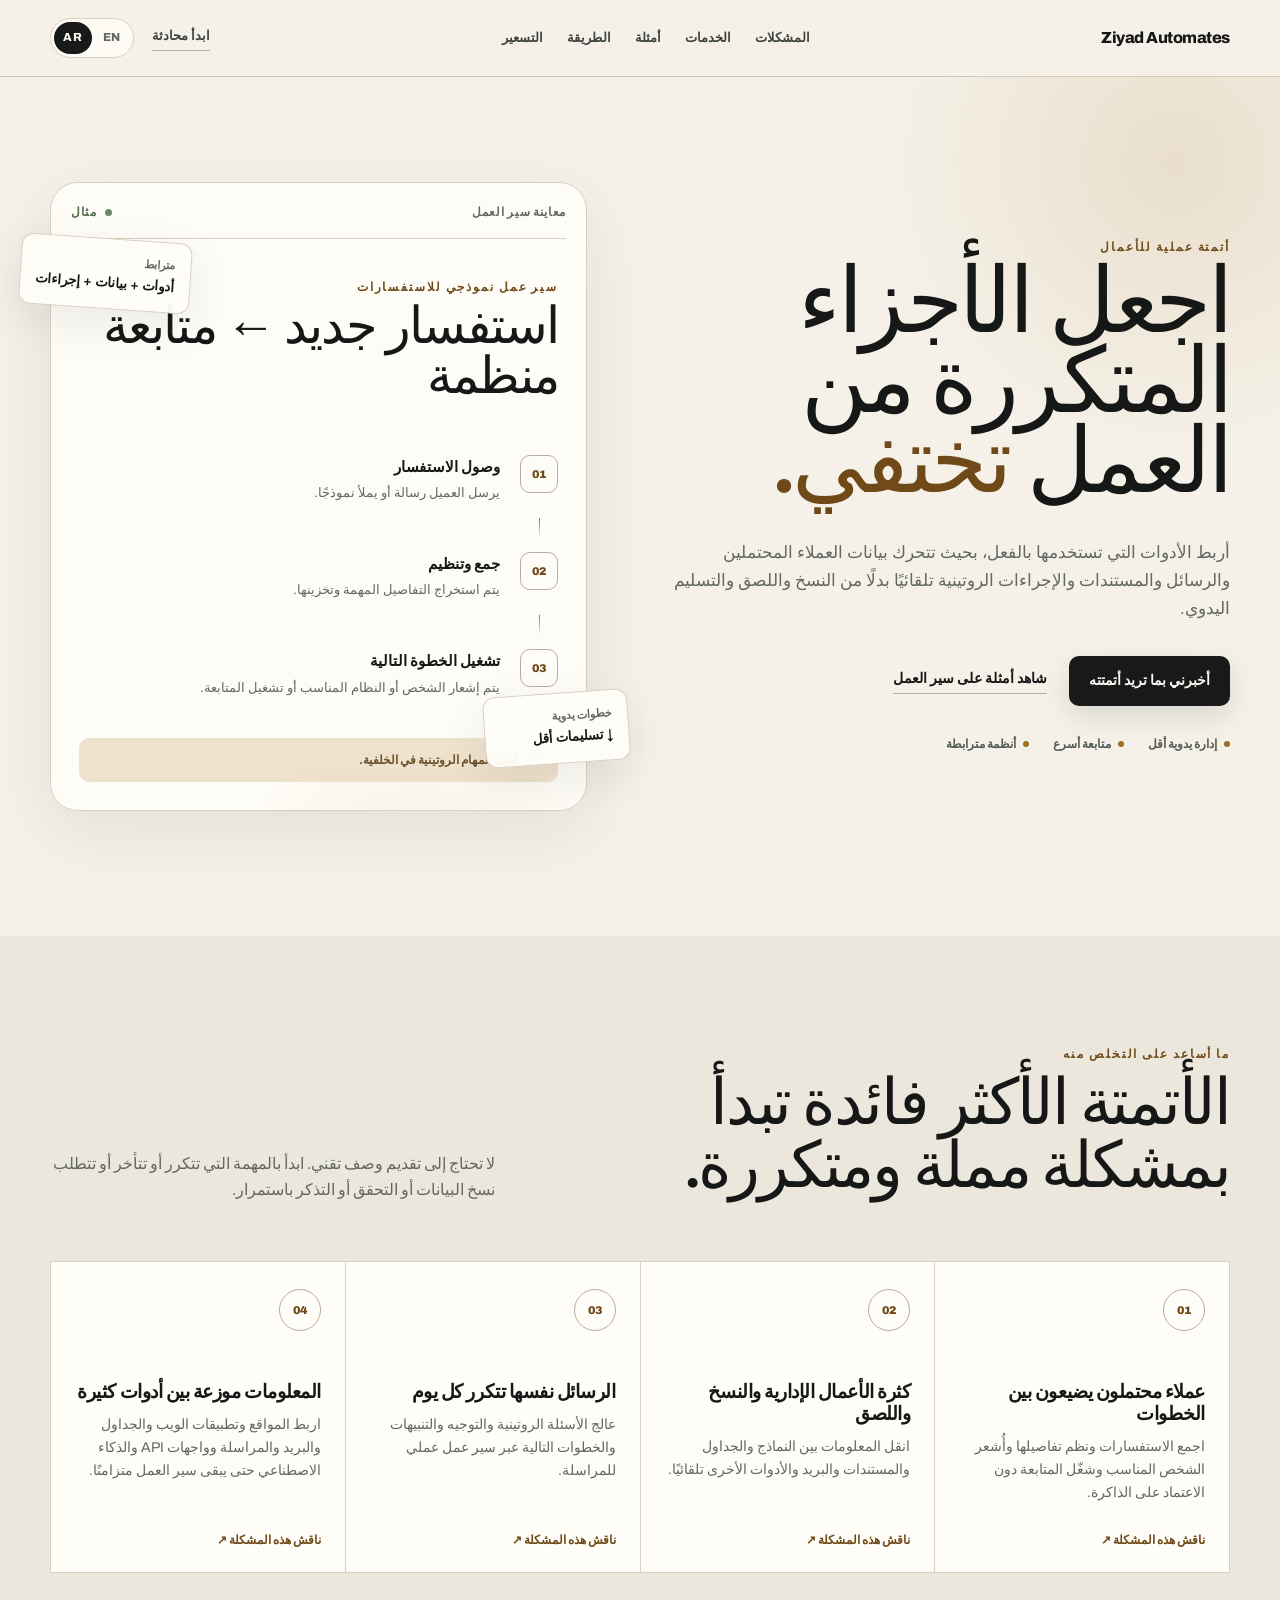
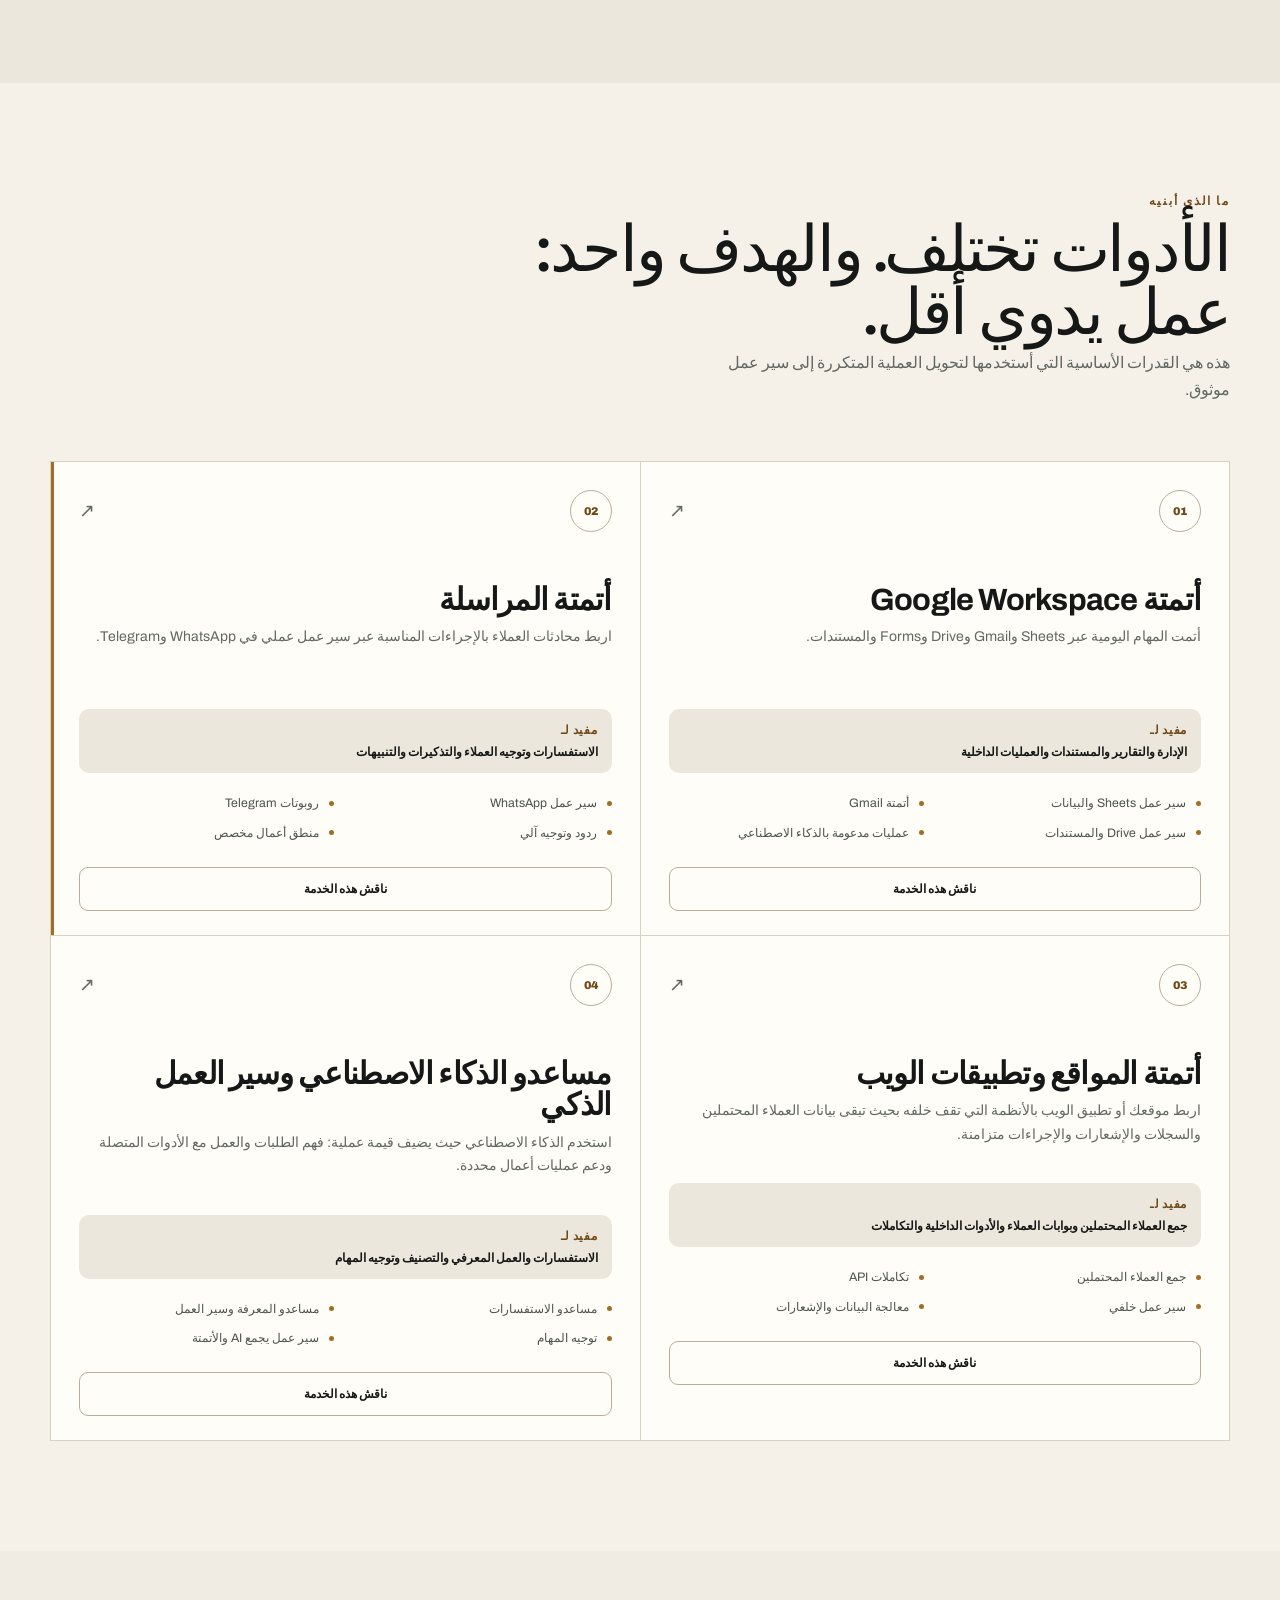
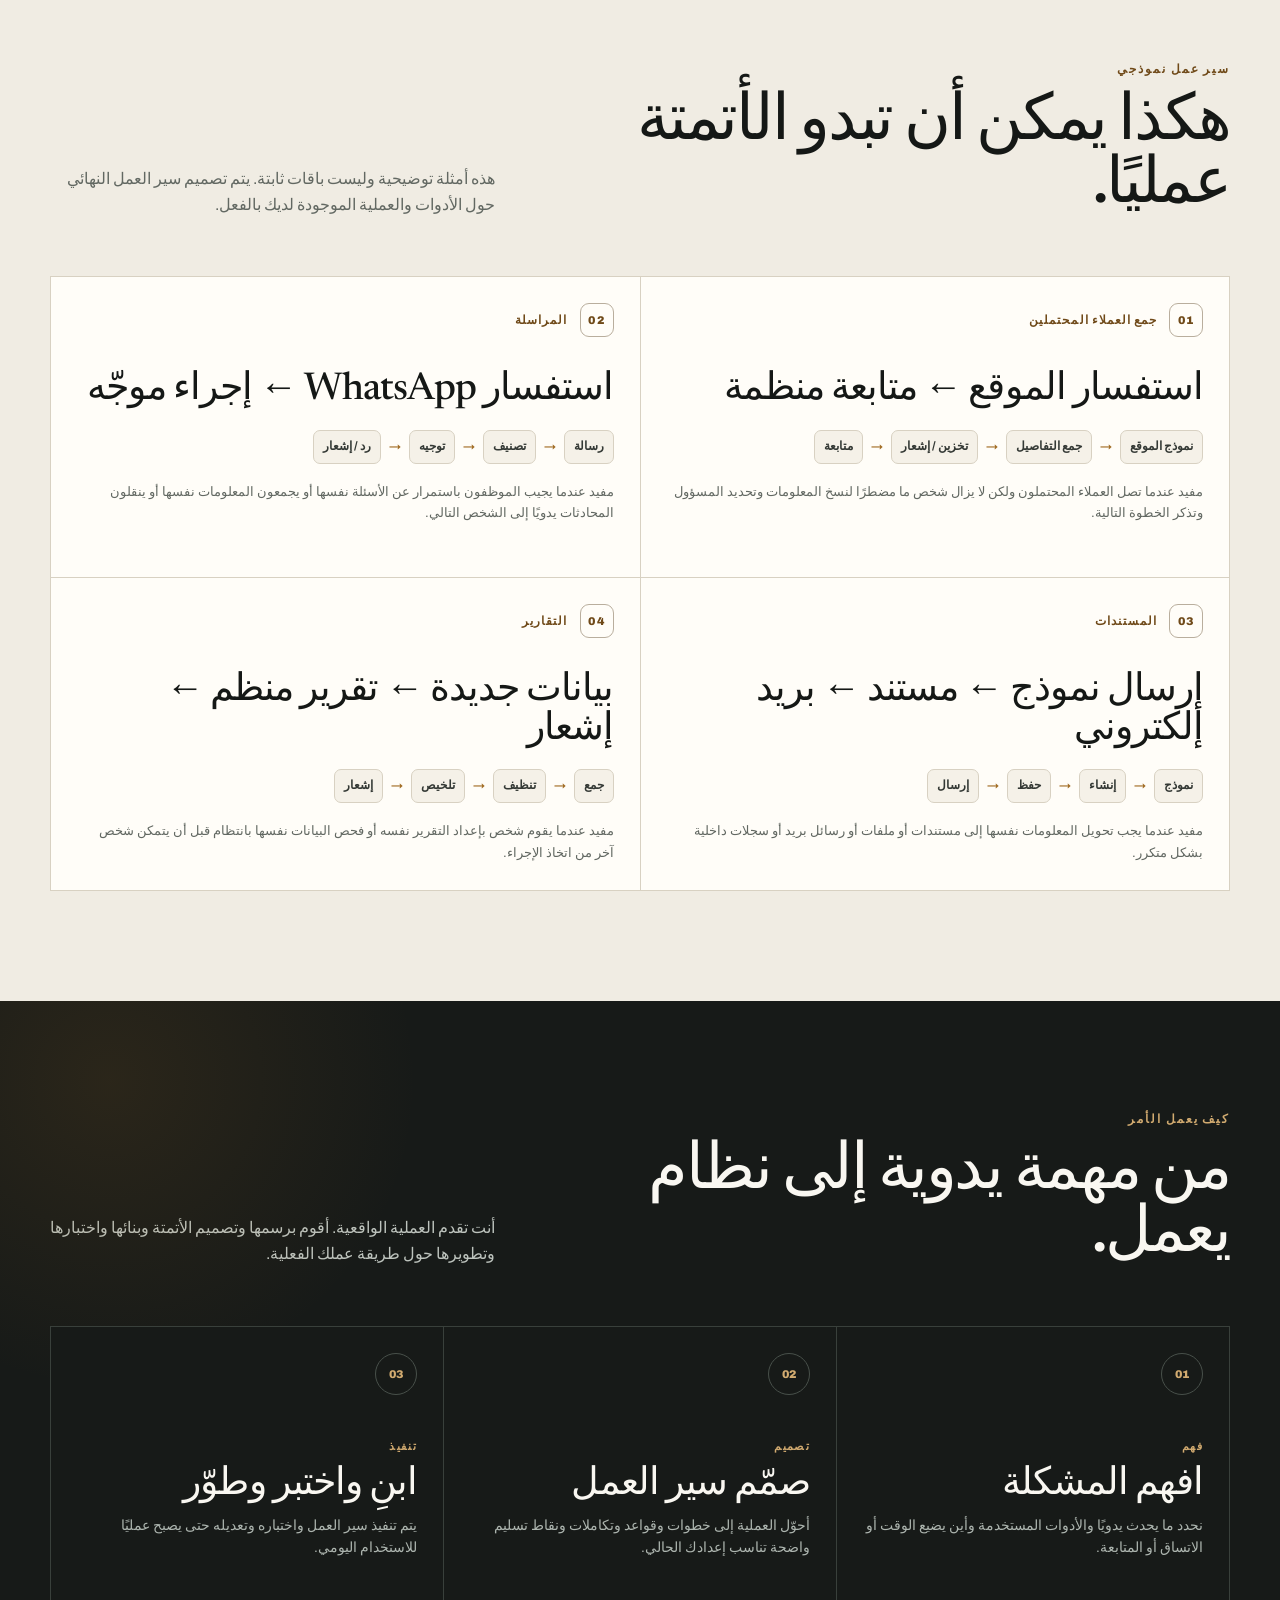
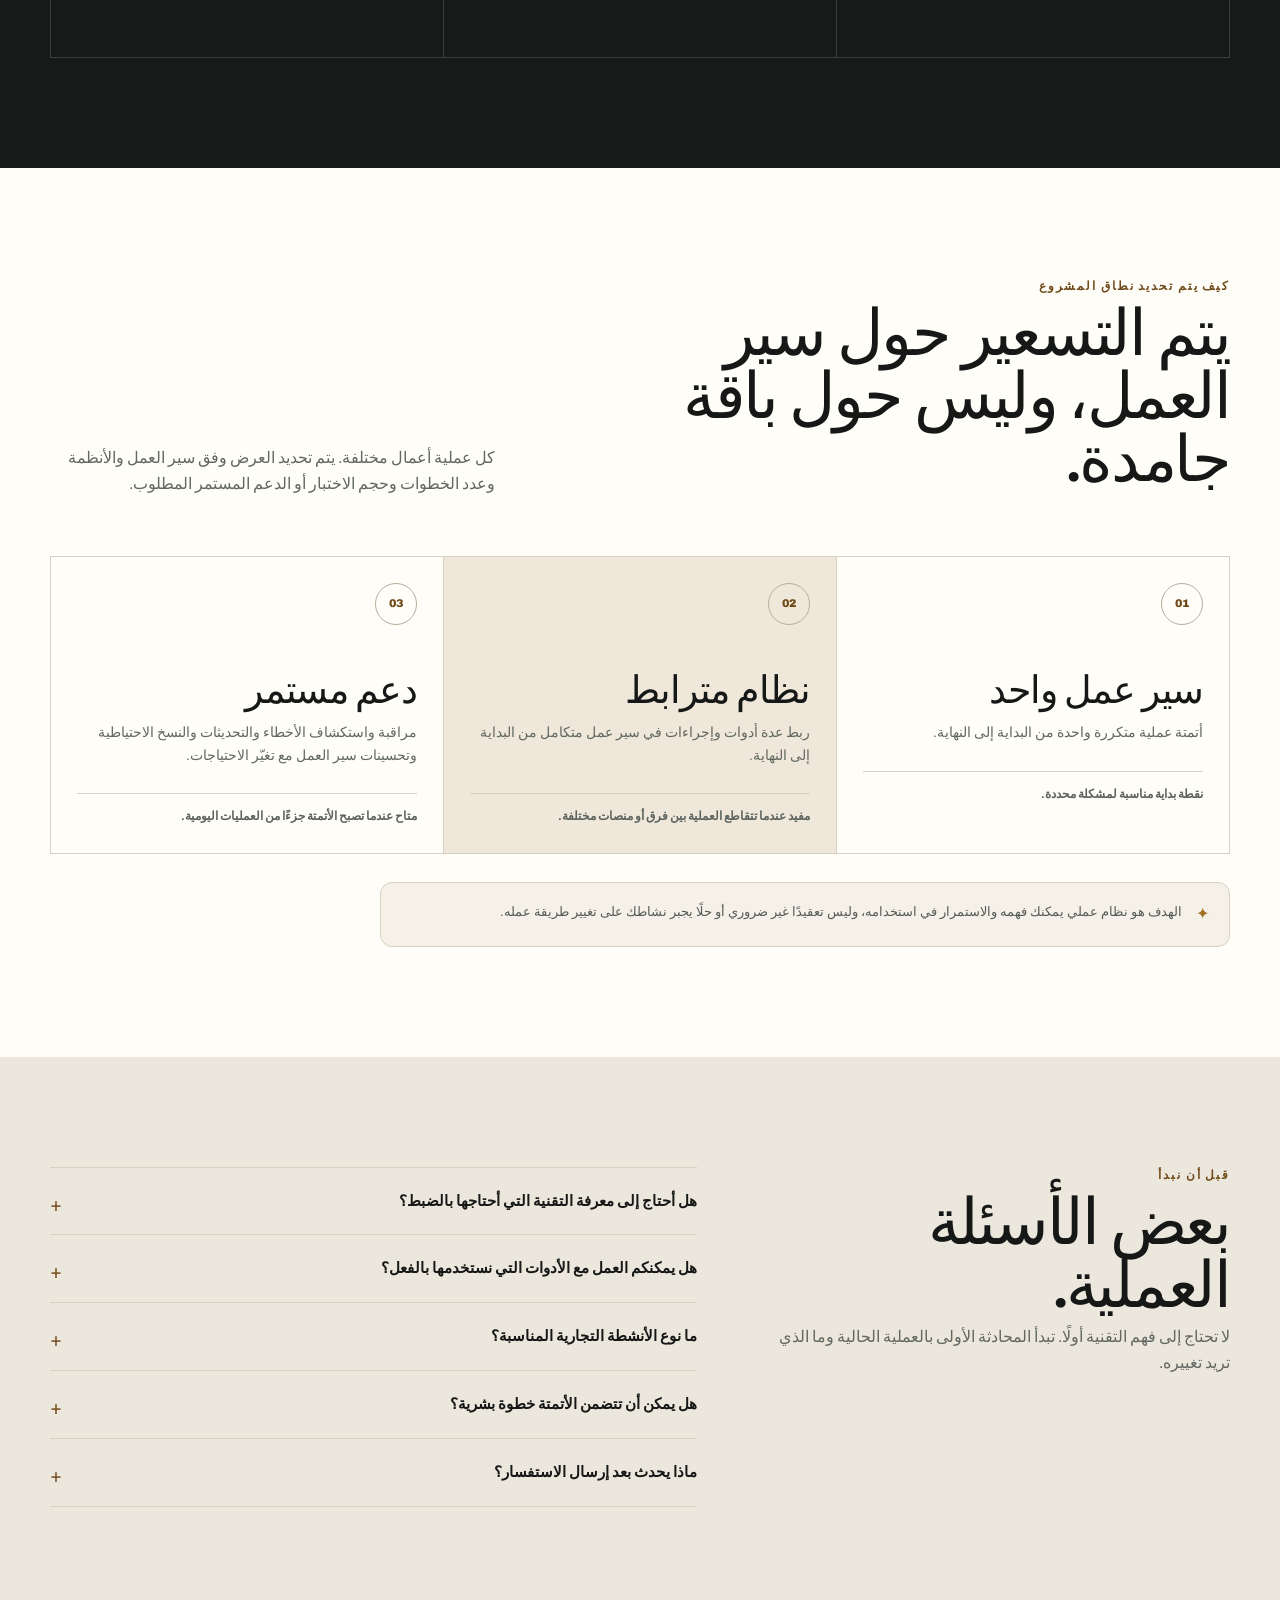
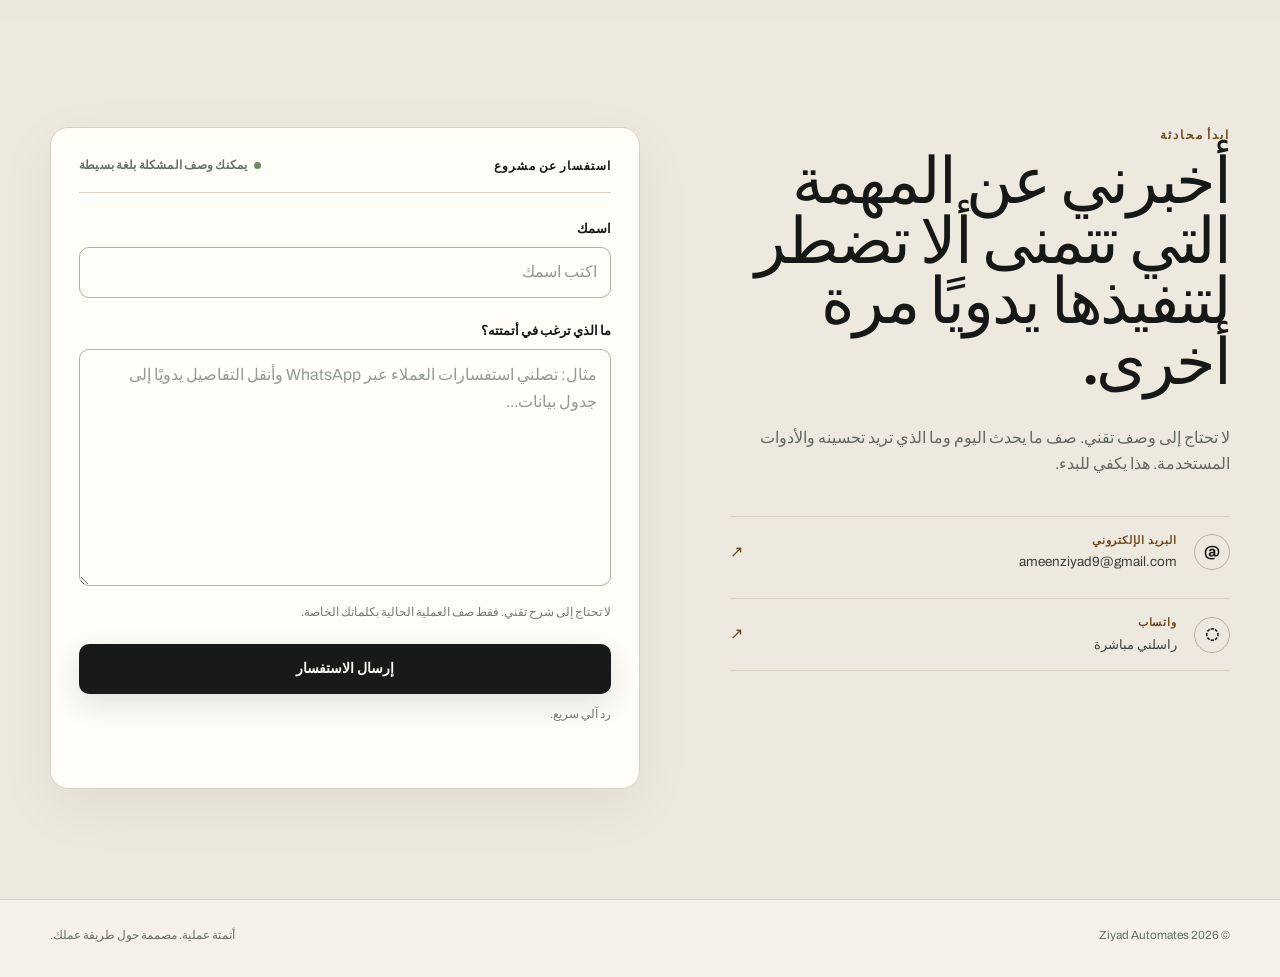
==== commit 75024dac: "another fix for the automated response section" ====
--- a/ar/index.html
+++ b/ar/index.html
@@ -384,6 +384,7 @@
 <p class="field-hint">لا تحتاج إلى شرح تقني. فقط صف العملية الحالية بكلماتك الخاصة.</p>
 </div>
 <button class="button button-primary button-full" id="submitButton" type="submit">إرسال الاستفسار</button>
+<p class="form-response-note">رد آلي سريع.</p>
 <p aria-live="polite" class="response-message" id="responseMessage"></p>
 </form>
 </div>
--- a/style.css
+++ b/style.css
@@ -272,7 +272,8 @@
 .field-hint { margin: 8px 0 0; color: #737a74; font-size: 0.72rem; }
 .button-full { width: 100%; }
 .button:disabled { cursor: wait; opacity: 0.6; transform: none; }
-.response-message { min-height: 24px; margin: 13px 0 0; color: var(--accent-dark); font-size: 0.78rem; font-weight: 700; }
+.form-response-note { margin: 11px 0 0; color: #737a74; font-size: 0.72rem; line-height: 1.6; }
+.response-message { min-height: 24px; margin: 13px 0 0; color: var(--accent-dark); font-size: 0.78rem; font-weight: 700; white-space: pre-line; }
 .site-footer { border-top: 1px solid var(--line); background: var(--bg); }
 .footer-inner { display: flex; justify-content: space-between; gap: 30px; padding: 26px 0 31px; color: #696f69; font-size: 0.74rem; }
 .footer-inner p { margin: 0; }
